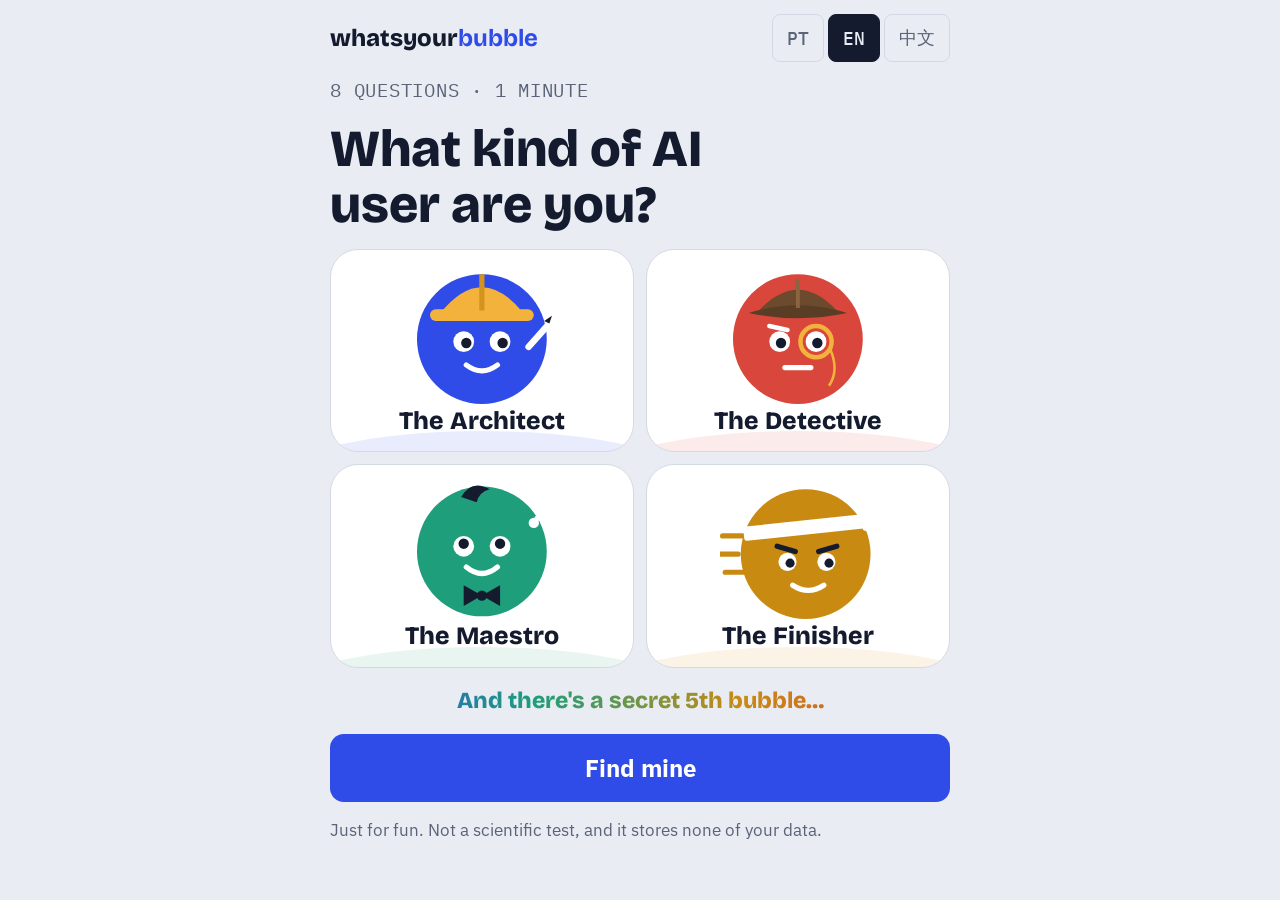
==== ai/index.html @ add27131 "Contagem anônima de visitas e painel de números Co-Authored-By: Claude Opus 5.5 <noreply@anthropic.c" ====
<!doctype html>
<html lang="pt-BR">
<head>
<meta charset="utf-8">
<meta name="viewport" content="width=device-width, initial-scale=1, viewport-fit=cover">
<title>What's Your Bubble? · AI</title>
<meta name="description" content="8 perguntas, 1 minuto. Que tipo de usuário de IA é você? / What kind of AI user are you?">
<meta property="og:type" content="website">
<meta property="og:title" content="What's your bubble? · Que tipo de usuário de IA é você?">
<meta property="og:description" content="8 perguntas · 1 minuto · Compare com seus amigos">
<meta property="og:image" content="https://whatsyourbubble.com/ai/og/default.png">
<meta property="og:url" content="https://whatsyourbubble.com/ai/">
<meta name="twitter:card" content="summary_large_image">
<link rel="preconnect" href="https://fonts.googleapis.com">
<link rel="stylesheet" href="https://fonts.googleapis.com/css2?family=Bricolage+Grotesque:opsz,wght@12..96,500;12..96,800&family=IBM+Plex+Sans:wght@400;500;600&family=IBM+Plex+Mono:wght@500&family=Noto+Sans+SC:wght@400;700&display=swap">
<style>
:root{
  --bg:#E9EDF3; --surface:#FFFFFF; --ink:#141B2E; --muted:#5A6378; --line:#D3D9E4;
  --accent:#2F4BE8; --accent-ink:#FFFFFF; --warm:#F2A93B;
  --cA:#2F4BE8; --cD:#D9463B; --cM:#1E9E7A; --cF:#C98A12;
  --display:"Bricolage Grotesque","Noto Sans SC","Segoe UI",system-ui,sans-serif;
  --body:"IBM Plex Sans","Noto Sans SC","Segoe UI",system-ui,sans-serif;
  --mono:"IBM Plex Mono",ui-monospace,Consolas,monospace;
  color-scheme:light;
}
@media (prefers-color-scheme: dark){:root{
  --bg:#0F1422; --surface:#182033; --ink:#E8ECF5; --muted:#9AA4BB; --line:#2A3550;
  --accent:#7C90FF; --accent-ink:#0F1422; --warm:#F2B657;
  --cA:#7C90FF; --cD:#FF7A6E; --cM:#43C9A2; --cF:#E8B23F; color-scheme:dark }}
*{box-sizing:border-box}
body{margin:0;background:var(--bg);color:var(--ink);font-family:var(--body);font-size:clamp(19px,4.8vw,22px);line-height:1.5;
  padding-left:max(16px,env(safe-area-inset-left,0px));padding-right:max(16px,env(safe-area-inset-right,0px));
  padding-block:calc(14px + env(safe-area-inset-top,0px)) calc(24px + env(safe-area-inset-bottom,0px))}
.top{max-width:620px;margin:0 auto 14px;display:flex;justify-content:space-between;align-items:center;gap:12px}
.brand{font-family:var(--display);font-weight:800;font-size:clamp(20px,5.4vw,24px);color:var(--ink);text-decoration:none}
.brand b{color:var(--accent)}
.langs{display:flex;gap:4px}
.langs button{background:transparent;border:1px solid var(--line);color:var(--muted);border-radius:8px;padding:0 14px;min-height:44px;min-width:48px;font:500 15px var(--mono)}
.langs button[aria-pressed="true"]{background:var(--ink);color:var(--bg);border-color:var(--ink)}
.wrap{max-width:620px;margin:0 auto;display:flex;flex-direction:column;gap:16px}
.tag{font-family:var(--mono);font-size:clamp(14px,3.6vw,16px);letter-spacing:.08em;text-transform:uppercase;color:var(--muted)}
h1,h2{font-family:var(--display);text-wrap:balance;margin:0;line-height:1.08}
h1{font-size:clamp(40px,11vw,60px);font-weight:800}
h2{font-size:clamp(30px,8vw,40px);font-weight:800}
p{margin:0}
.lead{color:var(--muted);max-width:60ch}
.card{background:var(--surface);border:1px solid var(--line);border-radius:14px;padding:24px;display:flex;flex-direction:column;gap:16px}
.invite{border-color:var(--warm);border-width:2px}
.types{display:grid;grid-template-columns:repeat(2,minmax(0,1fr));gap:10px}
.type{display:flex;gap:12px;align-items:center;font-weight:600;font-size:clamp(18px,4.6vw,21px)}
.dot{width:16px;height:16px;border-radius:50%;flex:none}
button{font:inherit;cursor:pointer}
.btn{background:var(--accent);color:var(--accent-ink);border:0;border-radius:14px;padding:0 26px;min-height:64px;font-weight:700;font-size:clamp(19px,5vw,22px)}
.btn.ghost{background:transparent;color:var(--ink);border:1px solid var(--line)}
.btn:focus-visible,.opt:focus-visible,.langs button:focus-visible,input:focus-visible{outline:3px solid var(--warm);outline-offset:2px}
.row{display:flex;flex-wrap:wrap;gap:10px;align-items:center}
.progress{display:flex;gap:4px}
.progress span{flex:1;height:4px;border-radius:2px;background:var(--line)}
.progress span.on{background:var(--accent)}
.bubble{background:var(--surface);border:1px solid var(--line);border-radius:18px 18px 18px 4px;padding:24px 24px;font-size:clamp(25px,6.6vw,32px);font-weight:600;line-height:1.35}
.opts{display:flex;flex-direction:column;gap:14px;align-items:stretch}
.opt{background:transparent;border:1.5px solid var(--line);color:var(--ink);border-radius:18px 18px 4px 18px;padding:20px 22px;min-height:84px;font-size:clamp(20px,5.3vw,25px);font-weight:500;line-height:1.3;text-align:left;transition:border-color .15s,background .15s}
.opt:hover{border-color:var(--accent);background:var(--surface)}
.res-head{display:flex;gap:16px;align-items:center}
.badge{width:84px;height:84px;border-radius:50%;display:grid;place-items:center;font-family:var(--display);font-weight:800;font-size:30px;color:#fff;flex:none}
.bars{display:flex;flex-direction:column;gap:10px}
.bar{display:grid;grid-template-columns:120px 1fr 52px;gap:12px;align-items:center;font-size:17px}
.track{height:14px;border-radius:7px;background:var(--line);overflow:hidden}
.fill{height:100%;border-radius:5px}
.pct{font-family:var(--mono);font-variant-numeric:tabular-nums;text-align:right;color:var(--muted)}
.pair{display:grid;grid-template-columns:repeat(2,minmax(0,1fr));gap:12px}
.pair div{display:flex;flex-direction:column;gap:4px}
.quote{font-family:var(--display);font-size:clamp(23px,6vw,28px);font-weight:500;border-left:3px solid var(--warm);padding-left:14px}
.vs{display:flex;gap:12px;align-items:center;border-top:1px solid var(--line);padding-top:14px}.vs .mini{width:44px;height:44px;font-size:22px}.vs p{font-size:clamp(17px,4.4vw,20px);line-height:1.35}
.vs .who{display:flex;flex-direction:column;align-items:center;gap:8px;font-weight:600}
.vs .x{font-family:var(--display);font-weight:800;color:var(--muted)}
input[type=text]{font:inherit;font-size:clamp(18px,4.8vw,21px);min-height:56px;padding:12px 16px;border-radius:10px;border:1px solid var(--line);background:var(--bg);color:var(--ink);flex:1;min-width:0}
.fine{font-size:clamp(15px,3.8vw,17px);color:var(--muted)}
.toast{font-size:16px;color:var(--muted)}.toast:empty{display:none}
.btns{display:grid;grid-template-columns:1fr 1fr;gap:10px}.btns .btn{width:100%;padding:0 12px}.btns #sh{grid-column:1/-1}
details summary{cursor:pointer;font-weight:700;min-height:48px;display:flex;align-items:center;list-style:none}details summary::-webkit-details-marker{display:none}details summary::after{content:"＋";margin-left:auto;color:var(--accent)}details[open] summary::after{content:"－"}details>div{display:flex;flex-direction:column;gap:16px;padding-top:8px}
@media (max-width:520px){.pair{grid-template-columns:1fr}.types{gap:10px}.bar{grid-template-columns:100px 1fr 48px;font-size:16px}.row .btn,#go,#again{width:100%}.card{padding:20px}}
@media (prefers-reduced-motion:reduce){*{transition:none!important}}
</style>
<link rel="stylesheet" href="home.css?v=7">
</head>
<body>
<header class="top">
  <a class="brand" href="/">whatsyour<b>bubble</b></a>
  <div class="langs" id="langs">
    <button data-l="pt">PT</button><button data-l="en">EN</button><button data-l="zh">中文</button>
  </div>
</header>
<main class="wrap" id="app"></main>

<script>
const SITE="https://whatsyourbubble.com";
const COL={A:"--cA",D:"--cD",M:"--cM",F:"--cF"};
const L={
pt:{
 ui:{meta:"Teste rápido · 8 perguntas · 1 minuto",h1:"Que tipo de usuário de IA é você?",
  lead:"Na era da IA, importa saber pedir, desconfiar, conectar e terminar. Qual dessas puxa você?",
  four:"Os 4 perfis",go:"Começar",fine:"Feito pra diversão. Não é teste científico e não guarda nenhum dado seu.",
  q:"Pergunta {n} de {t}",res:"Seu resultado",power:"Superpoder",watch:"Cuidado com",mix:"Sua mistura",
  share:"Compartilhe seu selo",name:"Seu nome (pra comparar)",shareBtn:"Compartilhar",copyBtn:"Copiar link",dl:"Baixar selo",
  copied:"Link copiado.",again:"Refazer o teste",
  invite:"{who} é {type}.",inviteSub:"Faça o teste e veja se vocês estão na mesma bolha.",
  vsT:"Comparação",same:"Mesma bolha! Vocês pensam a IA do mesmo jeito.",diff:"Bolhas diferentes. Juntos, vocês cobrem {a} e {b}.",
  shareText:"Sou {type} ({p}%) no teste \"Que tipo de usuário de IA é você?\". E você?",you:"Você",friend:"Seu amigo",andyou:"E você?",more:"Ver perfil completo"},
 T:{A:["O Arquiteto","Você ganha a partida antes de digitar.","Você sabe que a resposta só é tão boa quanto a pergunta. Antes de pedir, organiza contexto, objetivo e formato. Por isso a IA costuma acertar de primeira com você.","Transformar uma ideia vaga num pedido claro.","Lapidar o pedido demais e começar tarde.","Me diz o que você quer, que eu te digo o que perguntar."],
  D:["O Detetive","Nenhuma resposta passa sem interrogatório.","Você trata a IA como uma testemunha esperta, mas não confiável. Confere número, fonte e lógica. É o perfil que mais evita vergonha em público.","Pegar o erro que todo mundo deixa passar.","Desconfiar tanto que a tarefa trava.","Interessante. E de onde ela tirou isso?"],
  M:["O Maestro","Você rege várias ferramentas ao mesmo tempo.","Você não usa a IA para uma coisa só. Junta fontes, compara caminhos e decide a ordem das peças. Enxerga o sistema inteiro onde outros veem uma conversa.","Ligar ideias e escolher a prioridade certa.","Abrir caminhos demais e fechar poucos.","Isso aqui encaixa com aquilo de ontem."],
  F:["O Finalizador","Pronto é melhor que perfeito.","Para você, a IA é motor de entrega. Pega o que serve, ajusta na mão e segue. Enquanto outros discutem o prompt, você já entregou.","Levar a tarefa até o fim, no prazo.","Aceitar resultado mediano só para fechar.","Funciona? Então manda."]},
 Q:[["A IA te dá uma resposta longa e muito confiante. Primeira reação?",{A:"Releio minha pergunta pra ver se pedi certo",D:"Procuro onde ela pode ter inventado algo",M:"Comparo com outras fontes e junto o melhor",F:"Pego o que serve e sigo em frente"}],
  ["Antes de pedir algo grande pra IA, você...",{A:"Escreve contexto, objetivo e formato",D:"Já pensa em como vai conferir o resultado",M:"Divide em partes e decide a ordem",F:"Manda logo e ajusta no caminho"}],
  ["A IA errou feio. Você...",{A:"Reformula o pedido do zero",D:"Quer entender exatamente onde ela errou",M:"Testa outra IA ou outro caminho",F:"Corrige na mão e termina"}],
  ["Seu histórico de conversas com IA parece...",{A:"Uma biblioteca de pedidos bem escritos",D:"Uma sala de interrogatório",M:"Um mural de ideias ligadas por barbante",F:"Uma lista de tarefas riscadas"}],
  ["Alguém começa com \"a IA falou que...\". Você pensa:",{A:"\"Falou depois de você perguntar o quê?\"",D:"\"E você conferiu?\"",M:"\"E o que mais dizem sobre isso?\"",F:"\"Beleza, e o que a gente faz com isso?\""}],
  ["Prazo apertado. A IA te ajuda mais a...",{A:"Deixar claro o que precisa ser feito",D:"Achar furos antes de entregar",M:"Organizar as peças e escolher prioridades",F:"Produzir volume rápido"}],
  ["Seu maior defeito usando IA:",{A:"Perco tempo lapidando o pedido",D:"Desconfio demais e travo",M:"Abro ideias demais ao mesmo tempo",F:"Aceito coisa mediana pra fechar logo"}],
  ["Lançaram uma IA nova. Você...",{A:"Testa se ela entende pedidos difíceis",D:"Tenta pegar ela no erro",M:"Pensa onde ela se encaixa no que você já usa",F:"Só usa se resolver algo hoje"}]]
},
en:{
 ui:{meta:"Quick test · 8 questions · 1 minute",h1:"What kind of AI user are you?",
  lead:"In the AI era, what counts is asking, doubting, connecting and finishing. Which one drives you?",
  four:"The 4 types",go:"Start",fine:"Just for fun. Not a scientific test, and it stores none of your data.",
  q:"Question {n} of {t}",res:"Your result",power:"Superpower",watch:"Watch out for",mix:"Your mix",
  share:"Share your badge",name:"Your name (to compare)",shareBtn:"Share",copyBtn:"Copy link",dl:"Download badge",
  copied:"Link copied.",again:"Take it again",
  invite:"{who} is {type}.",inviteSub:"Take the test and see if you're in the same bubble.",
  vsT:"Comparison",same:"Same bubble! You think about AI the same way.",diff:"Different bubbles. Together you cover {a} and {b}.",
  shareText:"I'm {type} ({p}%) on \"What kind of AI user are you?\". What about you?",you:"You",friend:"Your friend",andyou:"What about you?",more:"See full profile"},
 T:{A:["The Architect","You win before you start typing.","You know an answer is only as good as the question. Before asking, you set out context, goal and format. That's why AI usually gets it right first time for you.","Turning a vague idea into a clear request.","Polishing the request so long you start late.","Tell me what you want and I'll tell you what to ask."],
  D:["The Detective","No answer gets past without questioning.","You treat AI like a clever but unreliable witness. You check numbers, sources and logic. This is the type that most often saves face in public.","Catching the mistake everyone else misses.","Doubting so much the task stalls.","Interesting. Where did it get that from?"],
  M:["The Maestro","You conduct several tools at once.","You don't use AI for just one thing. You combine sources, compare paths and decide the order of the pieces. You see the whole system where others see a chat.","Connecting ideas and picking the right priority.","Opening too many paths and closing few.","This fits with that thing from yesterday."],
  F:["The Finisher","Done beats perfect.","For you, AI is a delivery engine. You take what works, fix it by hand and move on. While others argue about the prompt, you've already shipped.","Getting the task over the line, on time.","Accepting mediocre results just to finish.","Does it work? Then send it."]},
 Q:[["AI gives you a long, very confident answer. First reaction?",{A:"I reread my question to check I asked it right",D:"I look for where it might have made things up",M:"I compare with other sources and combine the best",F:"I take what's useful and move on"}],
  ["Before asking AI for something big, you...",{A:"Write the context, goal and format",D:"Already plan how you'll check the result",M:"Split it into parts and decide the order",F:"Just send it and adjust along the way"}],
  ["AI got it badly wrong. You...",{A:"Rewrite the request from scratch",D:"Want to know exactly where it went wrong",M:"Try another AI or another route",F:"Fix it by hand and finish"}],
  ["Your AI chat history looks like...",{A:"A library of well-written requests",D:"An interrogation room",M:"A pinboard of ideas tied with string",F:"A to-do list with everything ticked off"}],
  ["Someone starts with \"AI said that...\". You think:",{A:"\"Said after you asked what?\"",D:"\"And did you check?\"",M:"\"And what else do people say about it?\"",F:"\"Fine, so what do we do with it?\""}],
  ["Tight deadline. AI helps you most to...",{A:"Get clear on what actually needs doing",D:"Find holes before you deliver",M:"Organise the pieces and set priorities",F:"Produce volume fast"}],
  ["Your biggest flaw when using AI:",{A:"I spend too long polishing the request",D:"I doubt too much and get stuck",M:"I open too many ideas at once",F:"I accept average work to finish faster"}],
  ["A new AI just launched. You...",{A:"Test whether it handles hard requests",D:"Try to catch it out",M:"Think where it fits with what you already use",F:"Only use it if it solves something today"}]]
},
zh:{
 ui:{meta:"快速测试 · 8道题 · 1分钟",h1:"你是哪种AI用户？",
  lead:"在AI时代，重要的是会提问、会怀疑、会连接、会收尾。哪一种在驱动你？",
  four:"4种类型",go:"开始",fine:"纯属娱乐，不是科学测试，也不保存你的任何数据。",
  q:"第{n}题，共{t}题",res:"你的结果",power:"超能力",watch:"小心",mix:"你的组合",
  share:"分享你的徽章",name:"你的名字（用于对比）",shareBtn:"分享",copyBtn:"复制链接",dl:"下载徽章",
  copied:"链接已复制。",again:"再测一次",
  invite:"{who}是{type}。",inviteSub:"来测一测，看看你们是不是在同一个泡泡里。",
  vsT:"对比",same:"同一个泡泡！你们用AI的方式一样。",diff:"不同的泡泡。你们合起来覆盖了{a}和{b}。",
  shareText:"我在「你是哪种AI用户？」测试中是{type}（{p}%）。你呢？",you:"你",friend:"你的朋友",andyou:"你呢？",more:"查看完整档案"},
 T:{A:["建筑师","还没打字，你就已经赢了。","你知道答案的好坏取决于问题。提问前，你会先理清背景、目标和格式，所以AI常常一次就答对。","把模糊的想法变成清晰的需求。","把问题打磨太久，开始得太晚。","告诉我你想要什么，我告诉你该怎么问。"],
  D:["侦探","没有一个答案能逃过审问。","你把AI当成聪明但不可靠的证人。数字、来源和逻辑都要核对。这种类型最能避免当众出丑。","抓住别人都漏掉的错误。","怀疑太多，事情卡住。","有意思。它是从哪儿得出这个的？"],
  M:["指挥家","你同时指挥好几种工具。","你不只用AI做一件事。你整合来源、比较路径、决定顺序。别人看到的是一段对话，你看到的是整个系统。","连接想法，选对优先级。","开的头太多，收的尾太少。","这个和昨天那个正好能接上。"],
  F:["终结者","完成胜过完美。","对你来说，AI是交付的引擎。拿能用的，手动修一下，继续前进。别人还在争论提示词，你已经交付了。","按时把任务做完。","为了收尾接受平庸的结果。","能用吗？那就发。"]},
 Q:[["AI给了你一个又长又自信的回答。第一反应？",{A:"重读我的问题，看是不是问对了",D:"找找它哪里可能编造了",M:"和其他来源对比，取最好的部分",F:"拿有用的，继续往前"}],
  ["向AI提一个大任务之前，你会……",{A:"写清背景、目标和格式",D:"先想好怎么检查结果",M:"拆成几部分，决定顺序",F:"直接发，边做边改"}],
  ["AI错得很离谱。你……",{A:"从头重写需求",D:"想弄清它到底错在哪",M:"换个AI或换条路",F:"自己动手改完"}],
  ["你和AI的聊天记录看起来像……",{A:"一座写得很好的提问图书馆",D:"一间审讯室",M:"一面用线连起来的灵感墙",F:"一张全部打勾的待办清单"}],
  ["有人开口就说“AI说……”。你心想：",{A:"“你问了什么它才这么说？”",D:"“你核实了吗？”",M:"“别人对这个还怎么说？”",F:"“好，那我们拿它干嘛？”"}],
  ["截止日期很紧。AI最能帮你……",{A:"弄清到底要做什么",D:"交付前找出漏洞",M:"整理碎片、排好优先级",F:"快速产出大量内容"}],
  ["你用AI时最大的毛病：",{A:"花太多时间打磨问题",D:"怀疑太多，卡住了",M:"同时开太多想法",F:"为了快点完成接受一般的结果"}],
  ["新的AI发布了。你……",{A:"测试它能不能理解难的需求",D:"想办法抓它的错",M:"想想它怎么融入你现有的工具",F:"只在它今天能解决问题时才用"}]]
}};

const app=document.getElementById('app');
const params=new URLSearchParams(location.search);
const friend=(()=>{const r=(params.get('r')||'').toUpperCase();return (COL[r]||r==='S')?{r,name:(params.get('de')||'').slice(0,30)}:null})();
let lang=(()=>{const p=params.get('lang');if(L[p])return p;try{const s=localStorage.getItem('wyb-lang');if(L[s])return s}catch(_){}
  const n=(navigator.language||'').toLowerCase();return n.startsWith('zh')?'zh':n.startsWith('pt')?'pt':'en'})();
let i=0,score={A:0,D:0,M:0,F:0},order=[],stage='start',last=null;
const esc=s=>String(s).replace(/&/g,'&amp;').replace(/</g,'&lt;').replace(/"/g,'&quot;');
const fmt=(s,o)=>s.replace(/\{(\w+)\}/g,(_,k)=>o[k]??'');
const shuffle=a=>{a=a.slice();for(let k=a.length-1;k>0;k--){const j=Math.floor(Math.random()*(k+1));[a[k],a[j]]=[a[j],a[k]]}return a};
const U=()=>L[lang].ui, TN=k=>(L[lang].T[k]||[k])[0];

function setLang(l){lang=l;try{localStorage.setItem('wyb-lang',l)}catch(_){}
 document.documentElement.lang={pt:'pt-BR',en:'en',zh:'zh-CN'}[l];
 document.querySelectorAll('#langs button').forEach(b=>b.setAttribute('aria-pressed',b.dataset.l===l));
 stage==='start'?start():stage==='ask'?ask():result();}
document.querySelectorAll('#langs button').forEach(b=>b.onclick=()=>setLang(b.dataset.l));

function inviteCard(){
 if(!friend)return'';const u=U();const who=friend.name||u.friend;
 return `<div class="card invite"><div class="res-head"><div class="badge" style="background:var(${COL[friend.r]})">${friend.r}</div>
  <div><h2 style="font-size:24px">${esc(fmt(u.invite,{who,type:TN(friend.r)}))}</h2><p class="lead">${esc(u.inviteSub)}</p></div></div></div>`;
}
function start(){
 stage='start';const u=U();
 app.innerHTML=`${inviteCard()}
 <span class="tag">${u.meta}</span>
 <h1>${u.h1}</h1>
 ${friend?'':`<p class="lead">${u.lead}</p>`}
 <button class="btn" id="go" style="width:100%">${u.go}</button>
 <div class="types">${Object.keys(COL).map(k=>`<div class="type"><span class="dot" style="background:var(${COL[k]})"></span>${TN(k)}</div>`).join('')}</div>
 <p class="fine">${u.fine}</p>`;
 document.getElementById('go').onclick=()=>{i=0;score={A:0,D:0,M:0,F:0};order=L.pt.Q.map(()=>shuffle(Object.keys(COL)));ask()};
}
function ask(){
 stage='ask';const u=U();const [q,o]=L[lang].Q[i];const t=L[lang].Q.length;
 app.innerHTML=`
 <div class="progress">${L[lang].Q.map((_,k)=>`<span class="${k<=i?'on':''}"></span>`).join('')}</div>
 <span class="tag">${fmt(u.q,{n:i+1,t})}</span>
 <div class="bubble">${esc(q)}</div>
 <div class="opts">${order[i].map(k=>`<button class="opt" data-k="${k}">${esc(o[k])}</button>`).join('')}</div>`;
 app.querySelectorAll('.opt').forEach(b=>b.onclick=()=>{score[b.dataset.k]++;i++;i<t?ask():result()});
 app.querySelector('.opt').focus({preventScroll:true});
}
function shareUrl(top,name){
 const p=new URLSearchParams({lang});if(name)p.set('de',name);
 return `${SITE}/ai/r/${top.toLowerCase()}.html?${p}`;
}
function result(){
 stage='result';const u=U();const tot=L[lang].Q.length;
 const keys=Object.keys(score).sort((a,b)=>score[b]-score[a]);const k=window.pickTop?pickTop(keys):keys[0];const t=L[lang].T[k];
 const pct=x=>Math.round((x==='S'?score.A:score[x])/tot*100);last={k,p:pct(k)};
 let vs='';
 if(friend){const same=friend.r===k;
  vs=`<div class="vs"><div class="badge mini" style="background:var(${COL[friend.r]})">${friend.r}</div>
   <p><b>${esc(friend.name||u.friend)}: ${esc(TN(friend.r))}.</b> ${esc(same?u.same:fmt(u.diff,{a:TN(k),b:TN(friend.r)}))}</p></div>`;}
 app.innerHTML=`
 <div class="card">
  <div class="res-head"><div class="badge" style="background:var(${COL[k]})">${k}</div>
   <div><span class="tag">${u.res} · ${pct(k)}%</span><h2>${esc(t[0])}</h2></div></div>
  <p class="quote">“${esc(t[5])}”</p>
  ${vs}
 </div>
 <div class="card">
  <input type="text" id="nm" placeholder="${esc(u.name)}" maxlength="30" aria-label="${esc(u.name)}">
  <div class="btns">
   <button class="btn" id="sh">${u.shareBtn}</button>
   <button class="btn ghost" id="cp">${u.copyBtn}</button>
   <button class="btn ghost" id="dl">${u.dl}</button>
  </div>
  <p class="toast" id="toast"></p>
 </div>
 <details class="card"><summary>${u.more}</summary><div>
  <p class="lead">${esc(t[1])}</p>
  <p>${esc(t[2])}</p>
  <div class="pair"><div><span class="tag">${u.power}</span><span>${esc(t[3])}</span></div>
   <div><span class="tag">${u.watch}</span><span>${esc(t[4])}</span></div></div>
  <span class="tag">${u.mix}</span>
  <div class="bars">${keys.map(x=>`<div class="bar"><span>${esc(TN(x).replace(/^(O |The )/,''))}</span><div class="track"><div class="fill" style="width:${pct(x)}%;background:var(${COL[x]})"></div></div><span class="pct">${pct(x)}%</span></div>`).join('')}</div>
  <button class="btn ghost" id="again">${u.again}</button>
 </div></details>`;
 const nm=()=>document.getElementById('nm').value.trim();
 const text=()=>fmt(u.shareText,{type:t[0],p:pct(k)});
 const toast=m=>{document.getElementById('toast').textContent=m};
 const copy=()=>{const s=text()+' '+shareUrl(k,nm());
  (navigator.clipboard?navigator.clipboard.writeText(s):Promise.reject()).then(()=>toast(u.copied),()=>toast(s))};
 document.getElementById('cp').onclick=copy;
 document.getElementById('sh').onclick=async()=>{
  const url=shareUrl(k,nm());
  if(navigator.share){try{const f=await badgeFile(k);
     if(f&&navigator.canShare&&navigator.canShare({files:[f]}))await navigator.share({files:[f],text:text()+' '+url});
     else await navigator.share({text:text(),url});return}catch(e){if(e&&e.name==='AbortError')return}}
  copy()};
 document.getElementById('dl').onclick=async()=>{const f=await badgeFile(k);if(!f)return;
  const a=document.createElement('a');a.href=URL.createObjectURL(f);a.download=f.name;document.body.appendChild(a);a.click();a.remove();setTimeout(()=>URL.revokeObjectURL(a.href),4000)};
 document.getElementById('again').onclick=start;
 window.scrollTo(0,0);
}

// Selo vertical 1080x1350 pro feed/story
const HEX={A:"#2F4BE8",D:"#D9463B",M:"#1E9E7A",F:"#C98A12"};
async function badgeFile(k){
 try{await document.fonts.ready}catch(_){}
 const t=L[lang].T[k],u=U();const W=1080,H=1350;const c=document.createElement('canvas');c.width=W;c.height=H;const g=c.getContext('2d');
 const col=HEX[k];g.fillStyle='#0F1422';g.fillRect(0,0,W,H);
 // bolhas decorativas
 [[160,180,90,.18],[930,260,140,.14],[880,1120,110,.16],[120,1080,60,.2],[540,140,30,.25]].forEach(([x,y,r,a])=>{g.beginPath();g.arc(x,y,r,0,7);g.strokeStyle=col;g.globalAlpha=a;g.lineWidth=6;g.stroke();g.globalAlpha=1});
 g.beginPath();g.arc(W/2,470,230,0,7);g.fillStyle=col;g.fill();
 g.beginPath();g.arc(W/2-80,390,40,0,7);g.fillStyle='rgba(255,255,255,.25)';g.fill();
 g.fillStyle='#fff';g.textAlign='center';g.textBaseline='middle';
 g.font='800 260px "Bricolage Grotesque","Noto Sans SC",sans-serif';g.fillText(k,W/2,485);
 g.textBaseline='alphabetic';
 g.font='800 96px "Bricolage Grotesque","Noto Sans SC",sans-serif';g.fillText(t[0],W/2,860);
 g.fillStyle='#C9D1E6';g.font='500 44px "IBM Plex Sans","Noto Sans SC",sans-serif';
 wrap(g,t[1],W/2,940,880,58);
 g.fillStyle=col;g.font='500 40px "IBM Plex Sans","Noto Sans SC",sans-serif';g.fillText('“'+t[5]+'”',W/2,1090,960);
 g.fillStyle='#fff';g.font='800 52px "Bricolage Grotesque","Noto Sans SC",sans-serif';g.fillText(u.andyou,W/2,1210);
 g.fillStyle='#9AA4BB';g.font='500 34px "IBM Plex Mono",monospace';g.fillText('whatsyourbubble.com',W/2,1280);
 const b=await new Promise(r=>c.toBlob(r,'image/png'));
 return b?new File([b],`whatsyourbubble-${k.toLowerCase()}.png`,{type:'image/png'}):null;
}
function wrap(g,s,x,y,max,lh){
 const cjk=/[㐀-鿿]/.test(s);const parts=cjk?[...s]:s.split(' ');let line='',yy=y;
 for(const w of parts){const test=line?(line+(cjk?'':' ')+w):w;
  if(g.measureText(test).width>max&&line){g.fillText(line,x,yy);line=w;yy+=lh}else line=test}
 g.fillText(line,x,yy);
}
setLang(lang);
</script>
<script src="mascots.js?v=7"></script>
<script src="secret.js?v=9"></script>
<script src="home.js?v=9"></script>
<script src="reveal.js?v=7"></script>
<script src="mix.js?v=9"></script>
<script src="share.js?v=11"></script>
<script src="track.js?v=12"></script>
</body>
</html>
---- ai/home.css ----
/* Tela inicial: os 4 perfis como bolhas colecionáveis */
.hero-h{font-size:clamp(40px,11vw,60px)}
.hero-h em{font-style:normal;color:var(--accent)}
.bub-grid{display:grid;grid-template-columns:repeat(2,minmax(0,1fr));gap:14px}
.bub{position:relative;background:var(--surface);border:1px solid var(--line);border-radius:24px;padding:16px 14px;display:flex;flex-direction:column;align-items:center;text-align:center;gap:8px;overflow:hidden;
  animation:bub-in .6s cubic-bezier(.2,.8,.3,1.2) both;animation-delay:calc(var(--i)*110ms)}
.bub::before{content:"";position:absolute;inset:auto -30% -55% -30%;height:70%;border-radius:50%;background:var(--c);opacity:.10}
.bub .orb{position:relative;width:clamp(64px,18vw,92px);aspect-ratio:1;border-radius:50%;background:var(--c);display:grid;place-items:center;
  font-family:var(--display);font-weight:800;font-size:clamp(32px,9vw,46px);color:#fff;
  box-shadow:0 10px 24px -10px var(--c);animation:float 4.5s ease-in-out infinite;animation-delay:calc(var(--i)*-1.1s)}
.bub .orb::after{content:"";position:absolute;top:14%;left:20%;width:22%;height:22%;border-radius:50%;background:rgba(255,255,255,.35)}
.bub b{position:relative;font-family:var(--display);font-weight:800;font-size:clamp(19px,5vw,23px);line-height:1.1}
.bub small{position:relative;font-size:clamp(14px,3.7vw,16px);line-height:1.3;color:var(--muted)}
.cta{position:relative;width:100%;font-size:clamp(20px,5.4vw,24px)!important;min-height:68px!important;animation:pulse 2.6s ease-in-out infinite 1.2s}
.which{font-family:var(--display);font-weight:800;font-size:clamp(22px,6vw,28px);text-align:center;margin:4px 0 -4px}
@keyframes bub-in{from{transform:translateY(14px) scale(.92)}to{transform:none}}
@keyframes float{0%,100%{transform:translateY(0)}50%{transform:translateY(-8px)}}
@keyframes pulse{0%,100%{box-shadow:0 0 0 0 color-mix(in srgb,var(--accent) 45%,transparent)}50%{box-shadow:0 0 0 10px transparent}}
/* perguntas e resultado */
.opt{animation:opt-in .35s ease-out both}
.opt:nth-child(2){animation-delay:.05s}.opt:nth-child(3){animation-delay:.1s}.opt:nth-child(4){animation-delay:.15s}
.res-head .badge{animation:pop .7s cubic-bezier(.2,.8,.3,1.4) both}
@keyframes opt-in{from{transform:translateX(18px)}to{transform:none}}
@keyframes pop{0%{transform:scale(.4)}100%{transform:scale(1)}}
@media (prefers-reduced-motion:reduce){.bub,.bub .orb,.cta,.opt,.res-head .badge{animation:none!important}}
.compact small{display:none}.compact .bub{padding:14px 12px}
.invite{padding:16px 18px!important}.invite .badge{width:64px;height:64px;font-size:28px}.invite h2{font-size:clamp(22px,6vw,26px)!important}.invite .lead{font-size:clamp(16px,4.2vw,19px)}
/* v4: piso de leitura de 20px (exceto o aviso final) */
body{font-size:clamp(20px,5.2vw,23px)}
.tag{font-size:clamp(17px,4.4vw,19px);letter-spacing:.04em}
.langs button{font-size:18px;min-height:48px}
.lead,.invite .lead,.bub small,.vs p,input[type=text],.bar,.pct,.toast,.pair span{font-size:clamp(20px,5.2vw,23px)!important}
.bub small{line-height:1.25}
.bub b{font-size:clamp(21px,5.6vw,25px)}
.bub-grid{gap:12px}.bub{padding:14px 10px}
.bar{grid-template-columns:118px 1fr 56px!important}
details summary{font-size:clamp(20px,5.2vw,23px)}
/* v4b: bolhas em linha */
.hero-h{font-size:clamp(36px,9.5vw,52px)!important}
.bub-grid{grid-template-columns:1fr!important;gap:10px!important}
.bub{flex-direction:row!important;text-align:left!important;align-items:center!important;gap:16px!important;padding:12px 16px!important;border-radius:999px 24px 24px 999px}
.bub::before{inset:-40% auto -40% -10%!important;width:45%;height:auto!important}
.bub .orb{width:clamp(60px,16vw,76px)!important;font-size:clamp(28px,8vw,38px)!important;flex:none}
.bt{position:relative;display:flex;flex-direction:column;gap:2px;min-width:0}
.compact .bub{padding:10px 14px!important}
/* v5: mascotes */
.mascot{background:transparent!important;box-shadow:none!important;overflow:visible}
.mascot svg{width:118%;height:118%;margin:-9%;display:block}
.bub .orb.mascot::after{display:none}
.bub .orb{width:clamp(70px,19vw,88px)!important}
/* v6: só mascote + nome na tela inicial (explicação fica pro resultado) */
.bub-grid{grid-template-columns:repeat(2,minmax(0,1fr))!important;gap:12px!important}
.bub{flex-direction:column!important;text-align:center!important;gap:8px!important;padding:18px 10px 16px!important;border-radius:28px!important}
.bub::before{inset:auto -30% -60% -30%!important;width:auto!important;height:70%!important}
.bub .orb{width:clamp(96px,27vw,132px)!important}
.bt{align-items:center}
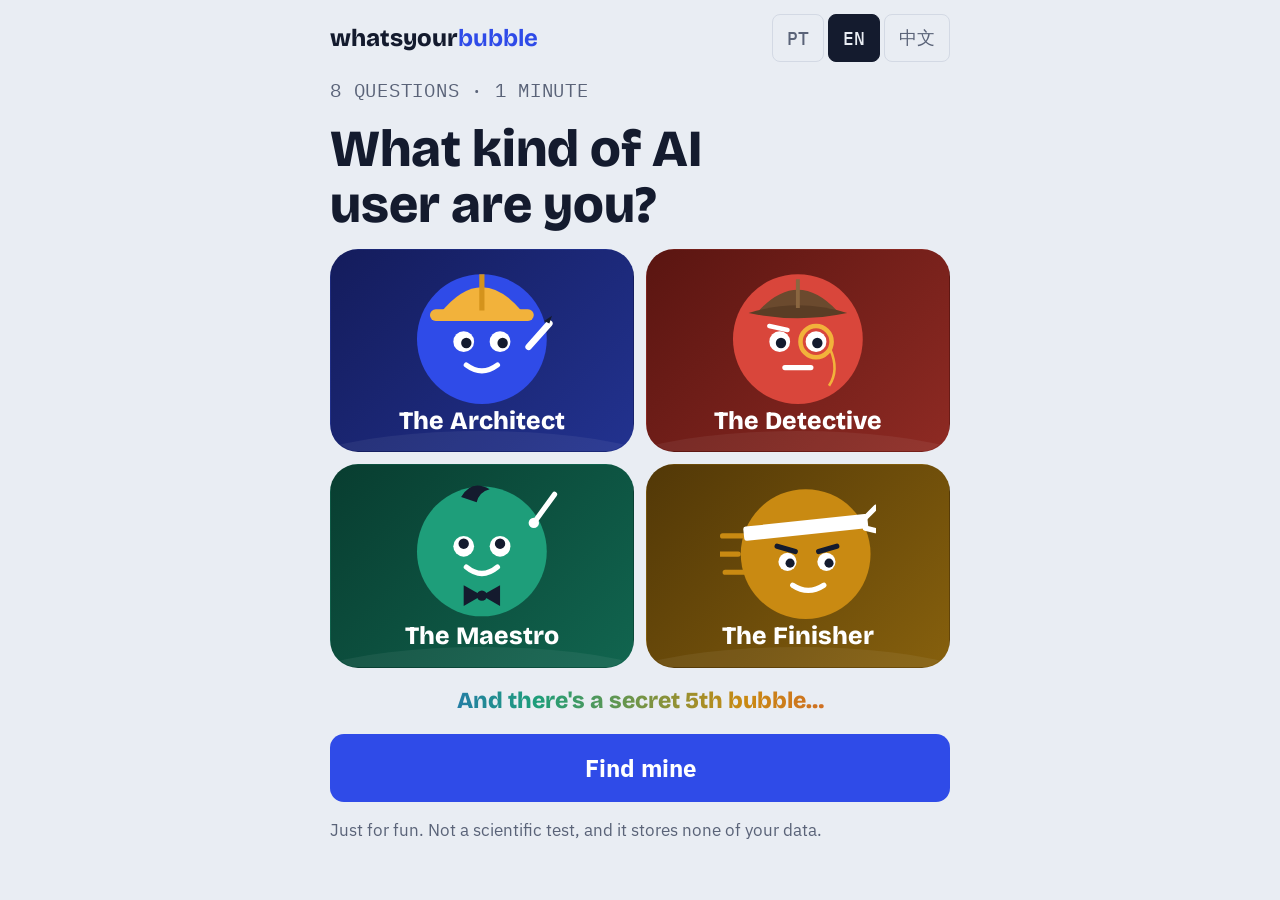
==== commit c7b08c25: "Tela inicial dos quizzes: cartões das bolhas com degradê escuro da mesma cor Mesmo padrão dos cartõe" ====
--- a/ai/index.html
+++ b/ai/index.html
@@ -82,7 +82,7 @@
 @media (max-width:520px){.pair{grid-template-columns:1fr}.types{gap:10px}.bar{grid-template-columns:100px 1fr 48px;font-size:16px}.row .btn,#go,#again{width:100%}.card{padding:20px}}
 @media (prefers-reduced-motion:reduce){*{transition:none!important}}
 </style>
-<link rel="stylesheet" href="home.css?v=7">
+<link rel="stylesheet" href="home.css?v=8">
 </head>
 <body>
 <header class="top">
@@ -299,8 +299,9 @@
 <script src="secret.js?v=9"></script>
 <script src="home.js?v=9"></script>
 <script src="reveal.js?v=7"></script>
-<script src="mix.js?v=9"></script>
-<script src="share.js?v=11"></script>
-<script src="track.js?v=12"></script>
+<script src="mix.js?v=10"></script>
+<script src="share.js?v=12"></script>
+<script src="track.js?v=13"></script>
+<script src="/q/extras.js?v=1"></script>
 </body>
 </html>
--- a/ai/home.css
+++ b/ai/home.css
@@ -54,3 +54,12 @@
 .bub::before{inset:auto -30% -60% -30%!important;width:auto!important;height:70%!important}
 .bub .orb{width:clamp(96px,27vw,132px)!important}
 .bt{align-items:center}
+/* v7: fundo em degradê da mesma cor, bem mais escuro que a bolha (igual aos cartões da vitrine) */
+.bub{border-color:transparent!important;color:#fff}
+.bub:nth-child(1){background:linear-gradient(135deg,#141C5C,#22328F)!important}
+.bub:nth-child(2){background:linear-gradient(135deg,#5A1511,#8E2A23)!important}
+.bub:nth-child(3){background:linear-gradient(135deg,#083D30,#11654F)!important}
+.bub:nth-child(4){background:linear-gradient(135deg,#523807,#86600D)!important}
+.bub::before{background:#fff!important;opacity:.06!important}
+.bub b{color:#fff}
+.bub small{color:rgba(255,255,255,.8)}
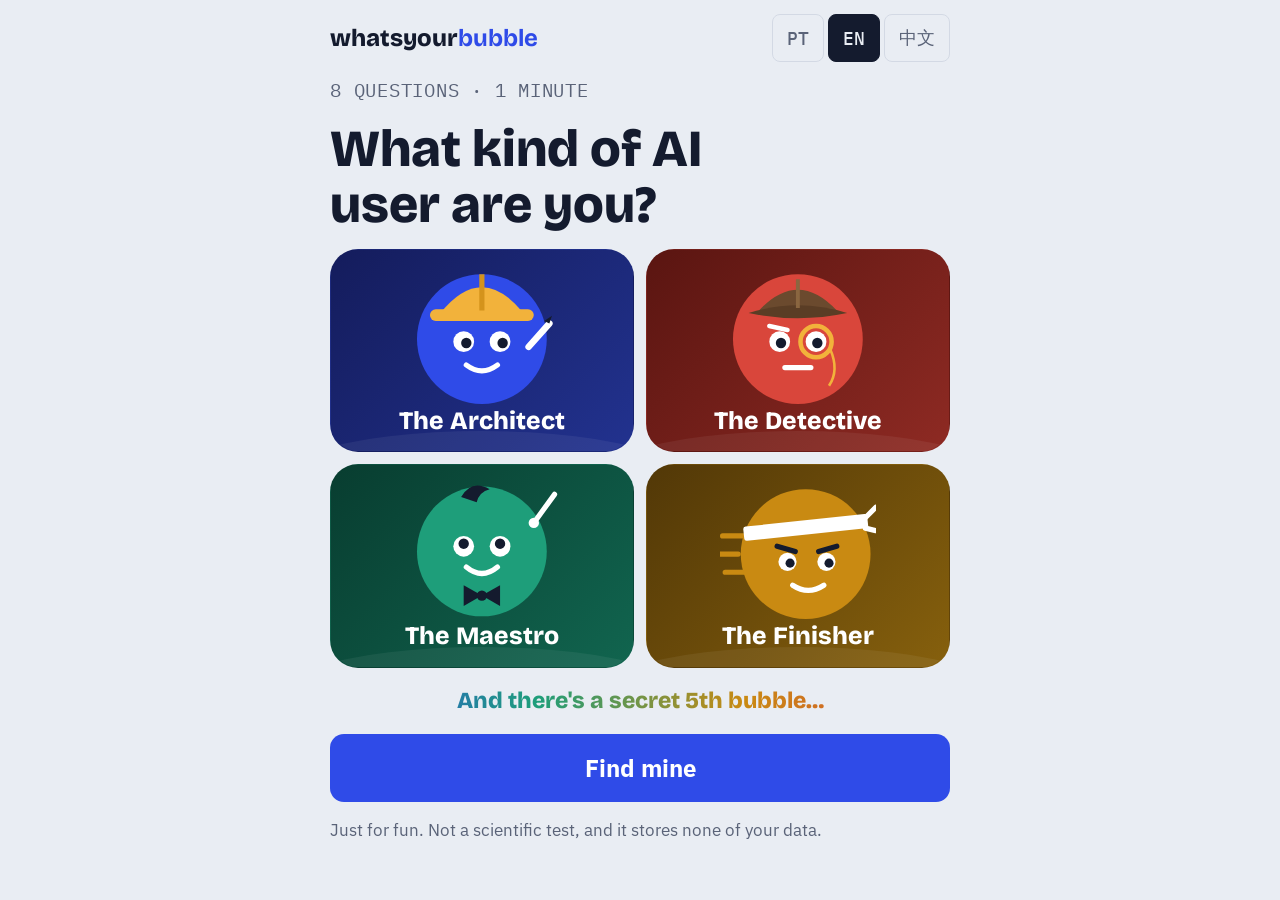
==== commit 85c90b2c: "Perguntas mais coloridas, estilo anime/sticker - Fundo em degradê rosa/lilás/azul durante as pergunt" ====
--- a/ai/index.html
+++ b/ai/index.html
@@ -302,6 +302,7 @@
 <script src="mix.js?v=10"></script>
 <script src="share.js?v=12"></script>
 <script src="track.js?v=13"></script>
+<script src="fun.js?v=2"></script>
 <script src="/q/extras.js?v=1"></script>
 </body>
 </html>
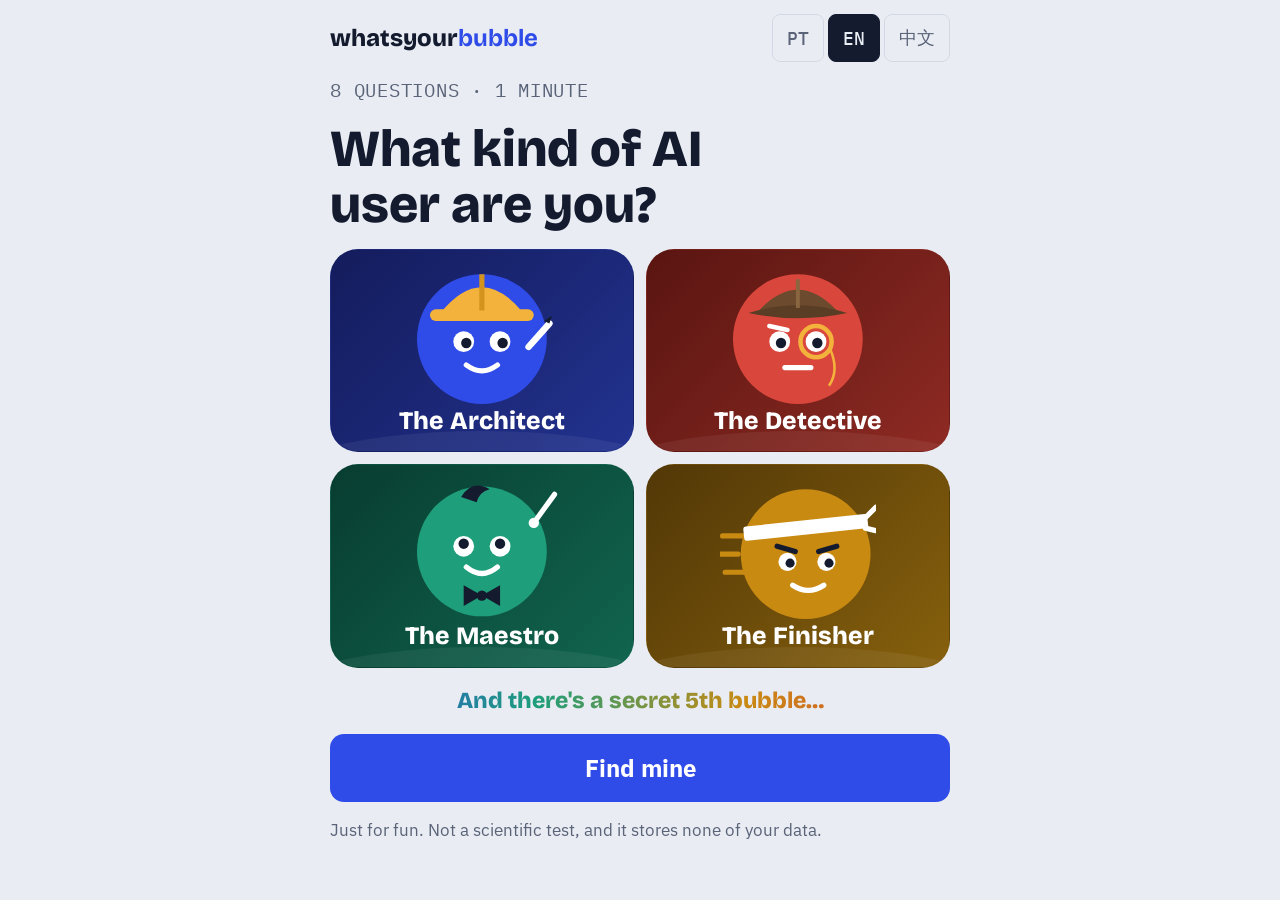
==== commit 7ccd1e6f: "Resultado, revelação e vitrine no estilo adesivo colorido - Resultado: cartão principal em degradê e" ====
--- a/ai/index.html
+++ b/ai/index.html
@@ -302,7 +302,7 @@
 <script src="mix.js?v=10"></script>
 <script src="share.js?v=12"></script>
 <script src="track.js?v=13"></script>
-<script src="fun.js?v=2"></script>
+<script src="fun.js?v=3"></script>
 <script src="/q/extras.js?v=1"></script>
 </body>
 </html>
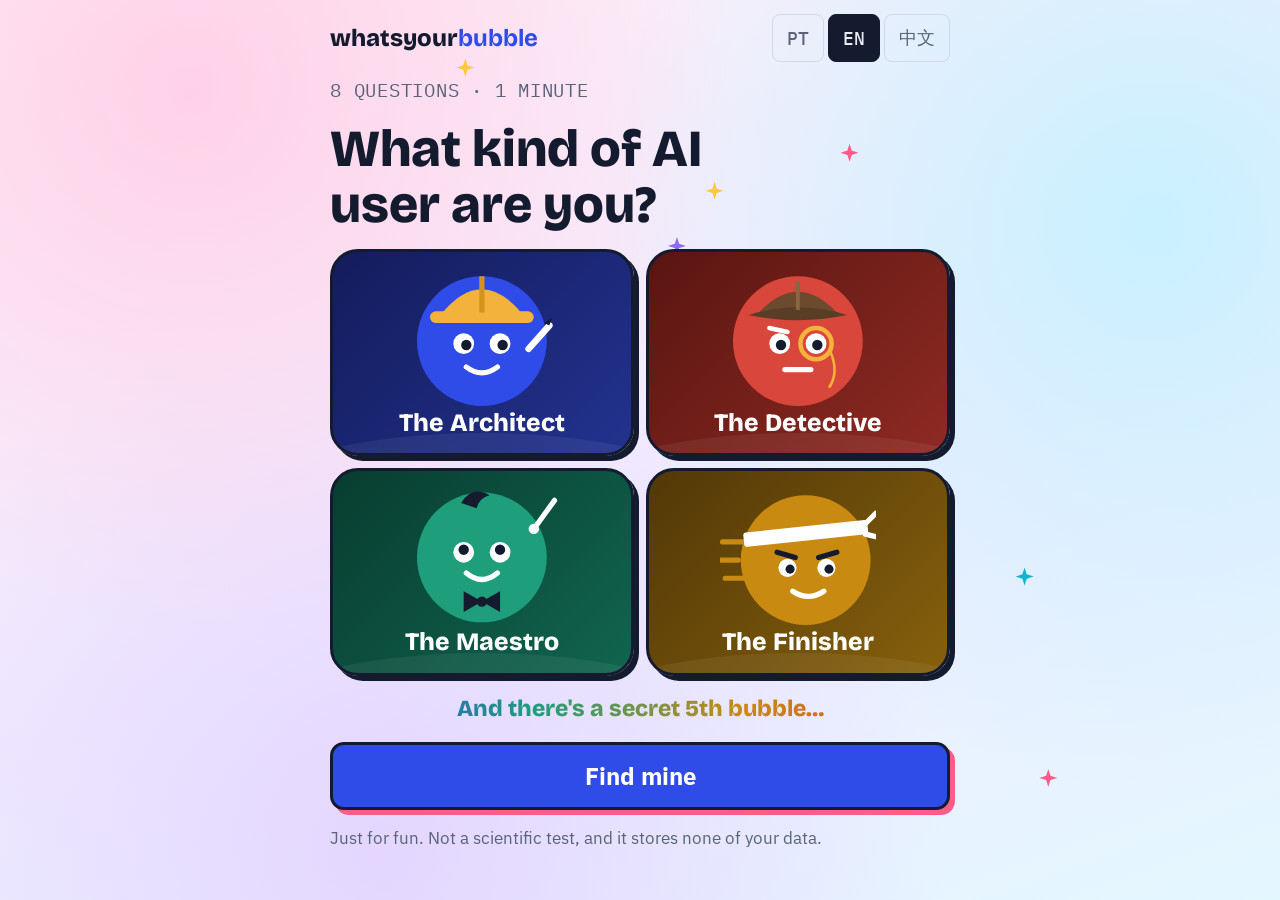
==== commit 11091c32: "Vídeos no estilo adesivo + fundo colorido em todas as telas do quiz Vídeos (video/estilo.py + render" ====
--- a/ai/index.html
+++ b/ai/index.html
@@ -302,7 +302,7 @@
 <script src="mix.js?v=10"></script>
 <script src="share.js?v=12"></script>
 <script src="track.js?v=13"></script>
-<script src="fun.js?v=3"></script>
+<script src="fun.js?v=4"></script>
 <script src="/q/extras.js?v=1"></script>
 </body>
 </html>
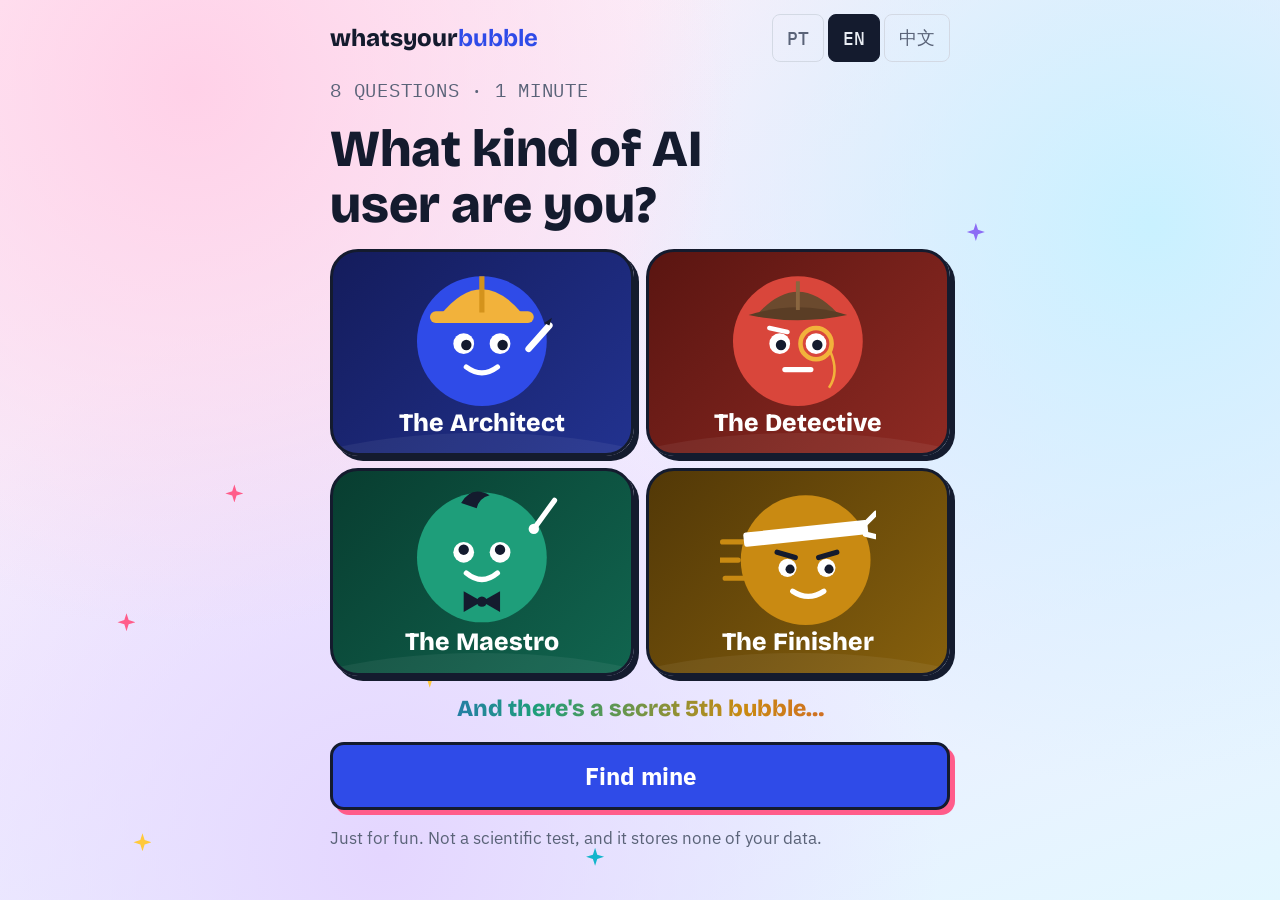
==== commit dd675d0e: "Link do story animado com ?v=2 pra não servir o vídeo antigo do cache Co-Authored-By: Claude Opus 5." ====
--- a/ai/index.html
+++ b/ai/index.html
@@ -300,7 +300,7 @@
 <script src="home.js?v=9"></script>
 <script src="reveal.js?v=7"></script>
 <script src="mix.js?v=10"></script>
-<script src="share.js?v=12"></script>
+<script src="share.js?v=13"></script>
 <script src="track.js?v=13"></script>
 <script src="fun.js?v=4"></script>
 <script src="/q/extras.js?v=1"></script>
